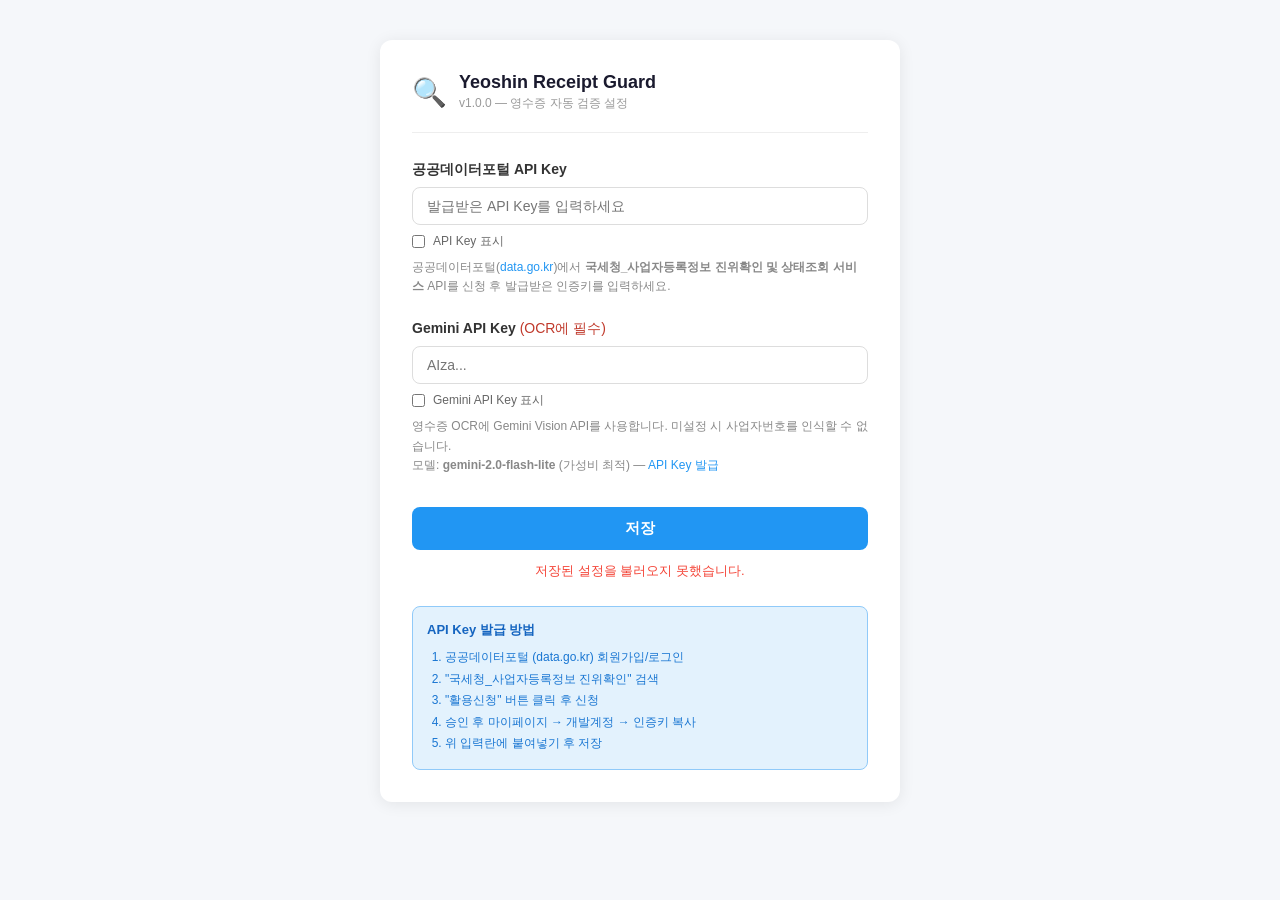
==== yeoshin-receipt-guard/options.html @ e45dded2 "feat: 영수증 위변조 탐지 정확도 강화 - 위변조 분석 maxOutputTokens 1024→4096 (MAX_TOKENS 잘림 해결) - 위변조 판정 임계값 조정: score" ====
<!DOCTYPE html>
<html lang="ko">
<head>
  <meta charset="UTF-8">
  <meta name="viewport" content="width=device-width, initial-scale=1.0">
  <title>Yeoshin Receipt Guard — 설정</title>
  <style>
    * { box-sizing: border-box; margin: 0; padding: 0; }

    body {
      font-family: -apple-system, BlinkMacSystemFont, 'Segoe UI', 'Apple SD Gothic Neo', sans-serif;
      background: #f5f7fa;
      min-height: 100vh;
      display: flex;
      align-items: flex-start;
      justify-content: center;
      padding: 40px 20px;
    }

    .container {
      background: white;
      border-radius: 12px;
      padding: 32px;
      width: 100%;
      max-width: 520px;
      box-shadow: 0 2px 16px rgba(0,0,0,0.08);
    }

    .header {
      display: flex;
      align-items: center;
      gap: 12px;
      margin-bottom: 28px;
      padding-bottom: 20px;
      border-bottom: 1px solid #eee;
    }

    .header h1 {
      font-size: 18px;
      font-weight: 700;
      color: #1a1a2e;
    }

    .header .version {
      font-size: 12px;
      color: #999;
      margin-top: 2px;
    }

    .section {
      margin-bottom: 24px;
    }

    .section label {
      display: block;
      font-size: 14px;
      font-weight: 600;
      color: #333;
      margin-bottom: 8px;
    }

    .section input[type="text"],
    .section input[type="password"] {
      width: 100%;
      padding: 10px 14px;
      border: 1.5px solid #ddd;
      border-radius: 8px;
      font-size: 14px;
      color: #333;
      transition: border-color 0.2s;
      outline: none;
    }

    .section input:focus {
      border-color: #2196F3;
    }

    .help-text {
      margin-top: 8px;
      font-size: 12px;
      color: #888;
      line-height: 1.6;
    }

    .help-text a {
      color: #2196F3;
      text-decoration: none;
    }

    .help-text a:hover {
      text-decoration: underline;
    }

    .toggle-visibility {
      display: flex;
      align-items: center;
      gap: 8px;
      margin-top: 8px;
    }

    .toggle-visibility input[type="checkbox"] {
      cursor: pointer;
    }

    .toggle-visibility label {
      font-size: 12px;
      color: #666;
      cursor: pointer;
      margin: 0;
      font-weight: normal;
    }

    .btn-save {
      width: 100%;
      padding: 12px;
      background: #2196F3;
      color: white;
      border: none;
      border-radius: 8px;
      font-size: 15px;
      font-weight: 600;
      cursor: pointer;
      transition: background 0.2s;
      margin-top: 8px;
    }

    .btn-save:hover { background: #1976D2; }
    .btn-save:active { background: #1565C0; }

    #statusMsg {
      margin-top: 12px;
      font-size: 13px;
      min-height: 20px;
      text-align: center;
    }

    .status-success { color: #4CAF50; }
    .status-error   { color: #f44336; }

    .info-box {
      background: #e3f2fd;
      border: 1px solid #90caf9;
      border-radius: 8px;
      padding: 14px;
      margin-top: 24px;
    }

    .info-box h3 {
      font-size: 13px;
      font-weight: 700;
      color: #1565C0;
      margin-bottom: 8px;
    }

    .info-box ol {
      padding-left: 18px;
      font-size: 12px;
      color: #1976D2;
      line-height: 1.8;
    }

    .divider {
      border: none;
      border-top: 1px solid #eee;
      margin: 24px 0;
    }

    .domain-section .domain-list {
      font-size: 12px;
      color: #666;
      margin-top: 8px;
    }
  </style>
</head>
<body>
  <div class="container">
    <div class="header">
      <span style="font-size:28px;">🔍</span>
      <div>
        <h1>Yeoshin Receipt Guard</h1>
        <div class="version">v1.0.0 — 영수증 자동 검증 설정</div>
      </div>
    </div>

    <div class="section">
      <label for="apiKey">공공데이터포털 API Key</label>
      <input type="password" id="apiKey" placeholder="발급받은 API Key를 입력하세요" autocomplete="off">
      <div class="toggle-visibility">
        <input type="checkbox" id="showKey">
        <label for="showKey">API Key 표시</label>
      </div>
      <p class="help-text">
        공공데이터포털(<a href="https://www.data.go.kr" target="_blank">data.go.kr</a>)에서
        <strong>국세청_사업자등록정보 진위확인 및 상태조회 서비스</strong> API를 신청 후
        발급받은 인증키를 입력하세요.
      </p>
    </div>

    <div class="section">
      <label for="geminiApiKey">Gemini API Key <span style="font-weight:normal;color:#c0392b;">(OCR에 필수)</span></label>
      <input type="password" id="geminiApiKey" placeholder="AIza..." autocomplete="off">
      <div class="toggle-visibility">
        <input type="checkbox" id="showGeminiKey">
        <label for="showGeminiKey">Gemini API Key 표시</label>
      </div>
      <p class="help-text">
        영수증 OCR에 Gemini Vision API를 사용합니다. 미설정 시 사업자번호를 인식할 수 없습니다.<br>
        모델: <strong>gemini-2.0-flash-lite</strong> (가성비 최적) —
        <a href="https://aistudio.google.com/app/apikey" target="_blank">API Key 발급</a>
      </p>
    </div>

    <button class="btn-save" id="saveBtn">저장</button>
    <div id="statusMsg"></div>

    <div class="info-box">
      <h3>API Key 발급 방법</h3>
      <ol>
        <li>공공데이터포털 (data.go.kr) 회원가입/로그인</li>
        <li>"국세청_사업자등록정보 진위확인" 검색</li>
        <li>"활용신청" 버튼 클릭 후 신청</li>
        <li>승인 후 마이페이지 → 개발계정 → 인증키 복사</li>
        <li>위 입력란에 붙여넣기 후 저장</li>
      </ol>
    </div>
  </div>

  <script src="options.js"></script>
</body>
</html>
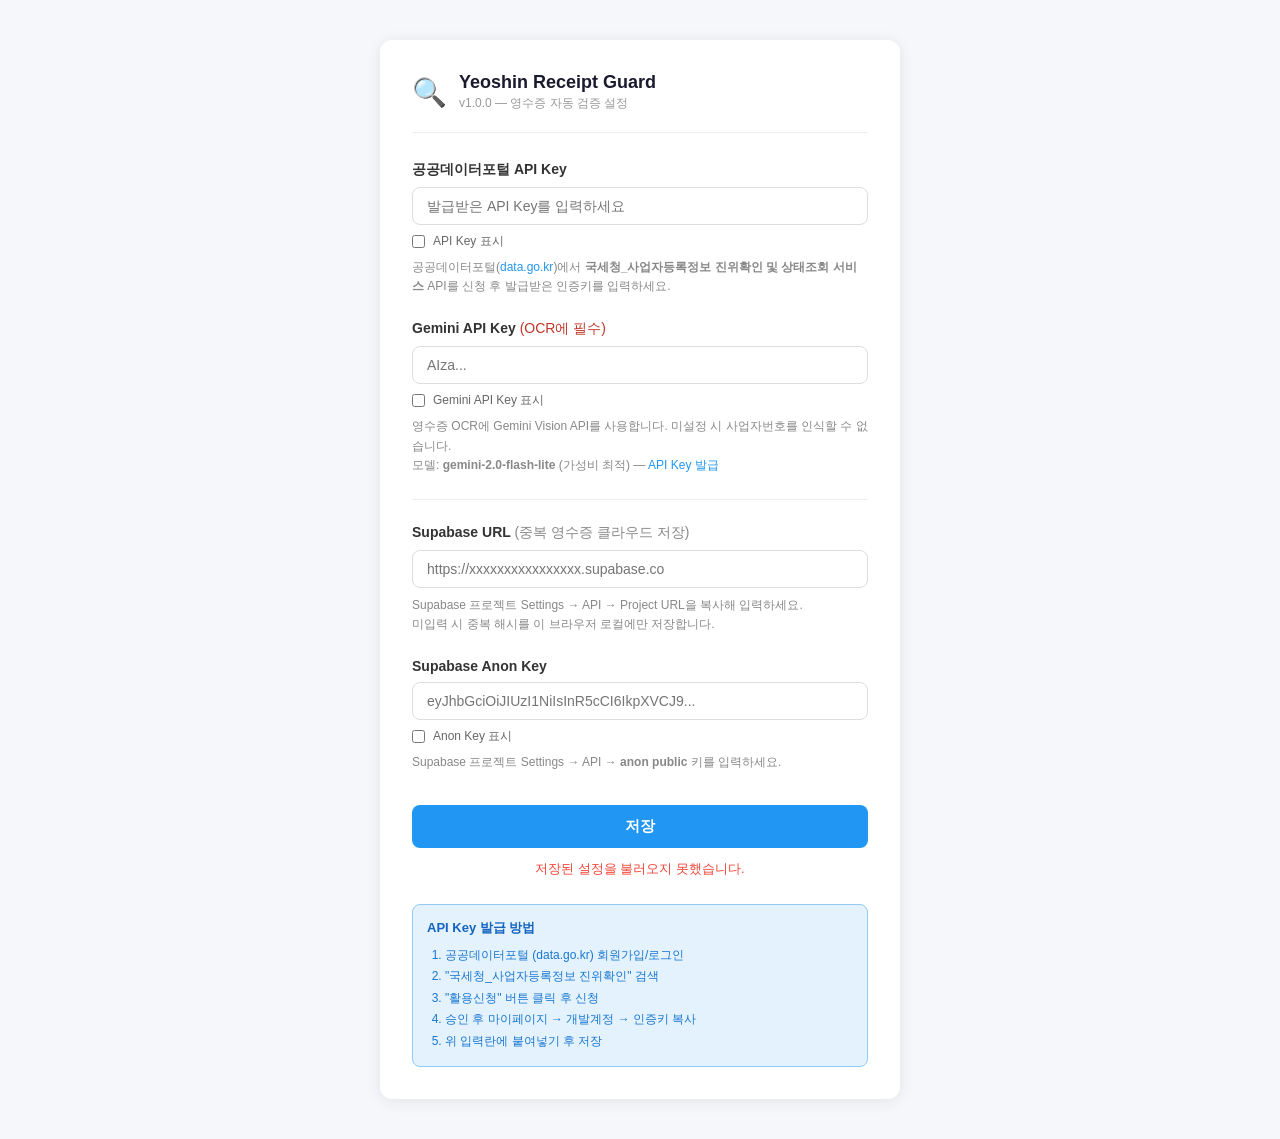
==== commit 9fd8dc81: "feat: Supabase 연동, OCR 정확도 강화, EXIF 회전 보정 [Supabase 클라우드 해시 저장] - options.html/js에 Supabase URL·Anon" ====
--- a/yeoshin-receipt-guard/options.html
+++ b/yeoshin-receipt-guard/options.html
@@ -210,6 +210,29 @@
       </p>
     </div>
 
+    <hr class="divider">
+
+    <div class="section">
+      <label for="supabaseUrl">Supabase URL <span style="font-weight:normal;color:#888;">(중복 영수증 클라우드 저장)</span></label>
+      <input type="text" id="supabaseUrl" placeholder="https://xxxxxxxxxxxxxxxx.supabase.co" autocomplete="off">
+      <p class="help-text">
+        Supabase 프로젝트 Settings → API → Project URL을 복사해 입력하세요.<br>
+        미입력 시 중복 해시를 이 브라우저 로컬에만 저장합니다.
+      </p>
+    </div>
+
+    <div class="section">
+      <label for="supabaseAnonKey">Supabase Anon Key</label>
+      <input type="password" id="supabaseAnonKey" placeholder="eyJhbGciOiJIUzI1NiIsInR5cCI6IkpXVCJ9..." autocomplete="off">
+      <div class="toggle-visibility">
+        <input type="checkbox" id="showSupabaseKey">
+        <label for="showSupabaseKey">Anon Key 표시</label>
+      </div>
+      <p class="help-text">
+        Supabase 프로젝트 Settings → API → <strong>anon public</strong> 키를 입력하세요.
+      </p>
+    </div>
+
     <button class="btn-save" id="saveBtn">저장</button>
     <div id="statusMsg"></div>
 
